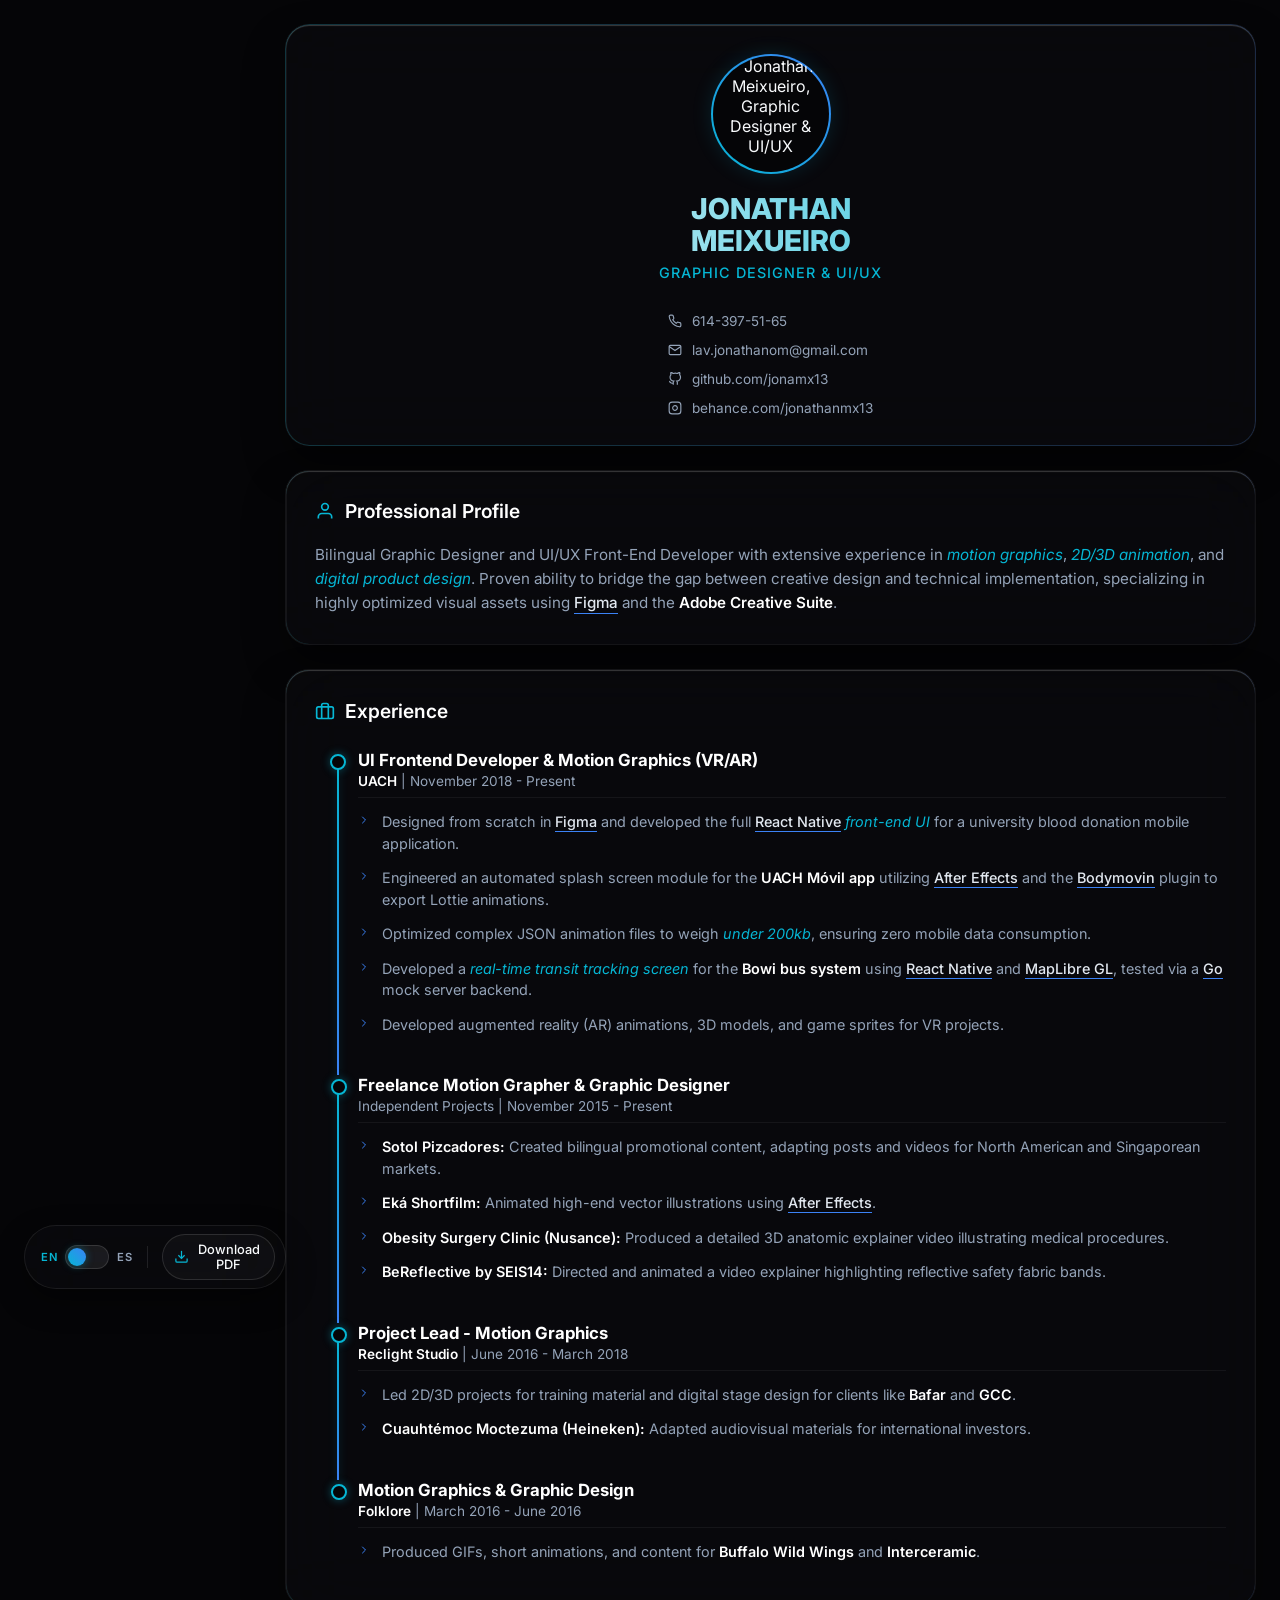
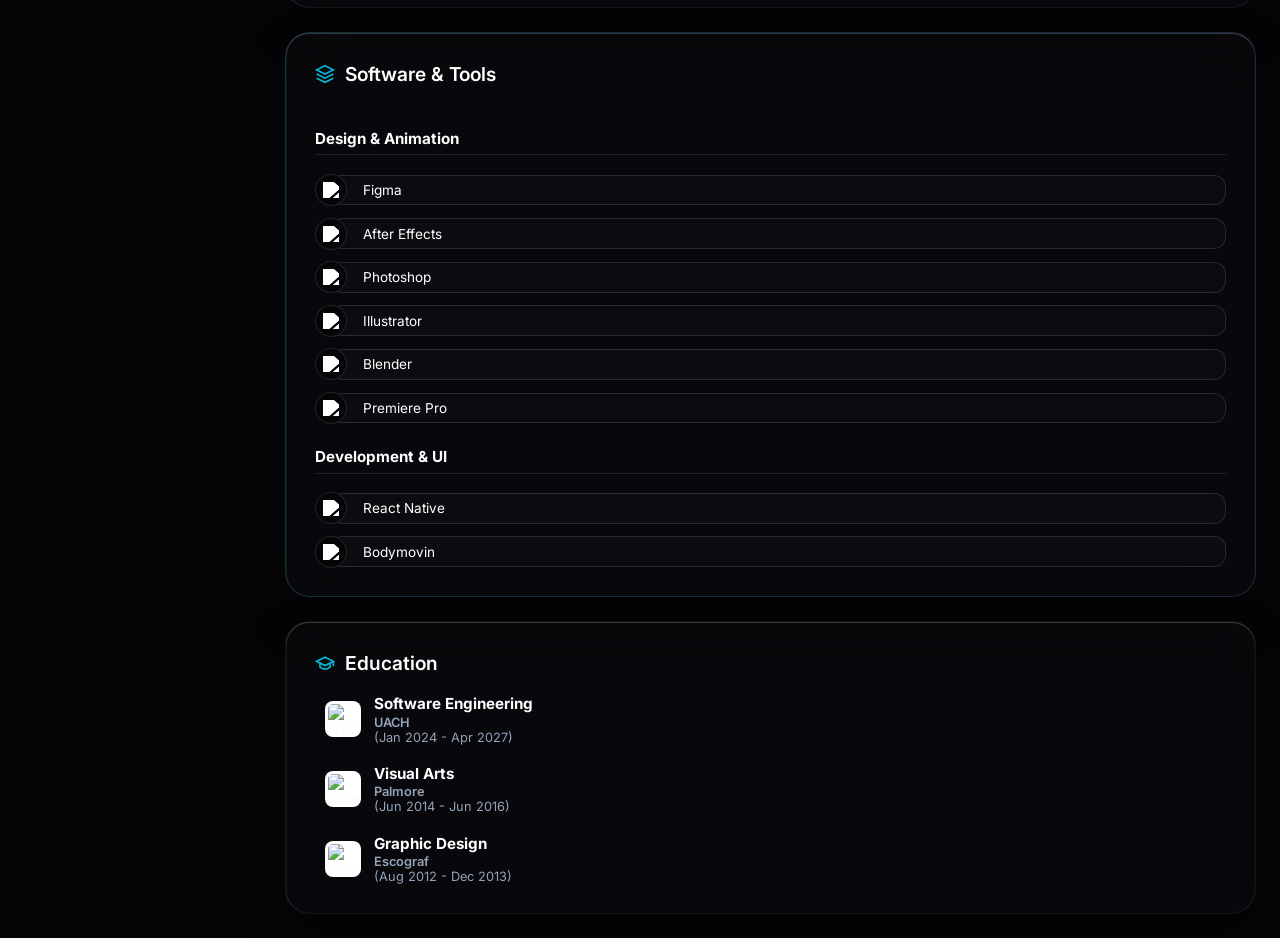
==== index.html @ f5880ded "first commit" ====
<!DOCTYPE html>
<html lang="en">
<head>
  <meta charset="UTF-8">
  <meta name="viewport" content="width=device-width, initial-scale=1.0">
  <title>Jonathan Meixueiro | Motion Grapher & UI/UX</title>

  <!-- Stylesheets: split by concern, loaded as plain files (no bundler needed on GitHub Pages) -->
  <link rel="stylesheet" href="assets/css/base.css">
  <link rel="stylesheet" href="assets/css/layout.css">
  <link rel="stylesheet" href="assets/css/components.css">
  <link rel="stylesheet" href="assets/css/controls.css">
  <!-- media="print" -> these rules only ever apply to the printed / "Save as PDF" output -->
  <link rel="stylesheet" href="assets/css/print.css" media="print">
</head>
<body>

  <!-- ==========================================
       SITE CONTROLS (language toggle + download PDF)
       Fixed top-right, outside the CV layout, excluded from print output.
       ========================================== -->
  <div data-include="components/controls.html"></div>

  <!-- ==========================================
       BACKGROUND ANIMATIONS
       ========================================== -->
  <div class="bg-grid-container" aria-hidden="true">
    <div class="bg-grid"></div>
    <!-- Horizontal Light Trails -->
    <div class="trail trail-x t1"></div>
    <div class="trail trail-x t2"></div>
    <div class="trail trail-x t3"></div>
    <!-- Vertical Light Trails -->
    <div class="trail trail-y t4"></div>
    <div class="trail trail-y t5"></div>
    <div class="trail trail-y t6"></div>
    <div class="bg-mask"></div>
  </div>

  <!-- ==========================================
       MAIN DASHBOARD LAYOUT (BENTO GRID)
       Each column loads its cards from /components - keeps this shell
       readable and lets each section be edited independently.
       ========================================== -->
  <div class="bento-grid">

    <!-- LEFT COLUMN: Profile & Summary -->
    <aside class="bento-col col-left">
      <div data-include="components/profile.html"></div>
      <div data-include="components/summary.html"></div>
    </aside>

    <!-- CENTER COLUMN: Experience (Scrollable) -->
    <main class="bento-col col-center">
      <div data-include="components/experience.html"></div>
    </main>

    <!-- RIGHT COLUMN: Tools & Education -->
    <aside class="bento-col col-right">
      <div data-include="components/tools.html"></div>
      <div data-include="components/education.html"></div>
    </aside>

  </div>

  <!-- Shown only in the printed / exported PDF (see print.css); not part of the on-screen CV -->
  <footer class="print-only" data-i18n="print.footnote">
    This résumé is kept up to date online — <a href="https://jonamx13.github.io/" target="_blank" rel="noopener noreferrer">CV Available Online</a>
  </footer>

  <!-- Scripts: dictionary first, then the loader/toggle/print logic -->
  <script src="assets/js/translations.js"></script>
  <script src="assets/js/main.js"></script>
</body>
</html>
---- assets/css/base.css ----
/* ==========================================================================
   GLOBAL VARIABLES & FONTS
   ========================================================================== */
@import url('https://fonts.googleapis.com/css2?family=Inter:ital,wght@0,300;0,400;0,500;0,600;0,800;1,400&display=swap');

:root {
  --bg-dark: #050507;
  /* Apple Liquid Glass Opacities */
  --glass-bg: rgba(20, 20, 25, 0.25);
  --glass-border: rgba(255, 255, 255, 0.12);

  --text-main: #f8fafc;
  --text-muted: #94a3b8;
  --accent-cyan: #06b6d4;
  --accent-blue: #3b82f6;
  --accent-glow: rgba(6, 182, 212, 0.4);
}

/* ==========================================================================
   BASE & UNSELECTABLE TEXT BEHAVIOR
   ========================================================================== */
* {
  box-sizing: border-box;
  margin: 0;
  padding: 0;
  /* Make all text unselectable by default */
  user-select: none;
  -webkit-user-select: none;
}

/* Re-enable text selection ONLY for links so users can still copy your email/number */
a, a * {
  user-select: text;
  -webkit-user-select: text;
}

body {
  font-family: 'Inter', sans-serif;
  background-color: var(--bg-dark);
  color: var(--text-main);
  height: 100vh;
  overflow: hidden;
  display: flex;
  justify-content: center;
  align-items: center;
  padding: 2rem;
  position: relative;
}

/* ==========================================================================
   QUADRICULE GRID & LIGHT TRAILS
   ========================================================================== */
.bg-grid-container {
  position: fixed; top: 0; left: 0; width: 100vw; height: 100vh; z-index: -2;
  background-color: var(--bg-dark);
  overflow: hidden;
}

.bg-grid {
  position: absolute; inset: 0;
  background-size: 60px 60px;
  background-image:
    linear-gradient(to right, rgba(6, 182, 212, 0.1) 1px, transparent 1px),
    linear-gradient(to bottom, rgba(6, 182, 212, 0.1) 1px, transparent 1px);
}

.trail { position: absolute; opacity: 0.85; border-radius: 50%; }

.trail-x {
  height: 2px; width: 350px;
  background: linear-gradient(90deg, transparent, var(--accent-cyan), #fff, transparent);
  box-shadow: 0 0 20px 2px var(--accent-cyan);
}
.trail-y {
  width: 2px; height: 350px;
  background: linear-gradient(180deg, transparent, var(--accent-blue), #fff, transparent);
  box-shadow: 0 0 20px 2px var(--accent-blue);
}

.t1 { top: 120px; animation: passX 12s linear infinite; }
.t2 { top: 480px; animation: passX 18s linear infinite 4s; background: linear-gradient(90deg, transparent, var(--accent-blue), #fff, transparent); box-shadow: 0 0 20px 2px var(--accent-blue); }
.t3 { top: 780px; animation: passX 14s linear infinite 8s; }
.t4 { left: 240px; animation: passY 15s linear infinite 2s; }
.t5 { left: 840px; animation: passY 12s linear infinite 7s; background: linear-gradient(180deg, transparent, var(--accent-cyan), #fff, transparent); box-shadow: 0 0 20px 2px var(--accent-cyan); }
.t6 { left: 1380px; animation: passY 17s linear infinite 1s; }

@keyframes passX { 0% { left: -30%; } 100% { left: 130%; } }
@keyframes passY { 0% { top: -30%; } 100% { top: 130%; } }

.bg-mask {
  position: absolute; inset: 0;
  background: radial-gradient(circle at center, transparent 20%, var(--bg-dark) 95%);
}

/* ==========================================================================
   TYPOGRAPHY & ACCENTS (shared across components)
   ========================================================================== */
h1 { font-size: 1.8rem; font-weight: 800; line-height: 1.1; margin-bottom: 0.5rem; background: linear-gradient(to right, #fff, var(--accent-cyan)); -webkit-background-clip: text; -webkit-text-fill-color: transparent; }
h2 { font-size: 0.9rem; font-weight: 500; color: var(--accent-cyan); margin-bottom: 0.5rem; letter-spacing: 1px; text-transform: uppercase; }
h3 { font-size: 1.05rem; margin-bottom: 0.2rem; color: #fff; }
h4 { font-size: 1.05rem; margin-bottom: 0.2rem; color: #fff; }
p { font-size: 0.95rem; line-height: 1.6; color: var(--text-muted); }

.section-title { display: flex; align-items: center; gap: 0.6rem; font-size: 1.2rem; font-weight: 600; margin-bottom: 1.2rem; color: #fff; flex-shrink: 0; }
.section-icon { width: 20px; height: 20px; stroke: var(--accent-cyan); stroke-width: 2; fill: none; animation: iconFloat 4s infinite alternate ease-in-out; }
@keyframes iconFloat { 0% { transform: translateY(0); } 100% { transform: translateY(-2px); } }

/* Formatting Classes (reused inside translated content) */
.brand { color: #ffffff; font-weight: 600; }
.keyword { color: var(--accent-cyan); font-style: italic; }
.software { color: #e2e8f0; font-weight: 500; border-bottom: 1px solid var(--accent-blue); padding-bottom: 1px; }
---- assets/css/layout.css ----
/* ==========================================================================
   LAYOUT ARCHITECTURE (BENTO GRID)
   ========================================================================== */
.bento-grid {
  display: flex; gap: 1.5rem; width: 100%; max-width: 1500px; height: 100%; z-index: 1;
}
.bento-col { display: flex; flex-direction: column; gap: 1.5rem; height: 100%; }
.col-left { width: 320px; flex-shrink: 0; }
.col-center { flex: 1; min-width: 0; }
.col-right { width: 320px; flex-shrink: 0; }

/* ==========================================================================
   SCROLLING AREAS
   ========================================================================== */
.scroll-area {
  flex: 1; overflow-y: auto;
  padding-left: 0.5rem;
  padding-right: 0.8rem;
  scrollbar-width: thin; scrollbar-color: var(--accent-blue) rgba(255,255,255,0.02);
}
.scroll-area::-webkit-scrollbar { width: 4px; }
.scroll-area::-webkit-scrollbar-track { background: rgba(255,255,255,0.02); border-radius: 10px; }
.scroll-area::-webkit-scrollbar-thumb { background: var(--accent-blue); border-radius: 10px; }
.scroll-area::-webkit-scrollbar-thumb:hover { background: var(--accent-cyan); }

/* ==========================================================================
   RESPONSIVE DESIGN (MOBILE DEGRADATION)
   ========================================================================== */
@media (max-width: 1024px), (max-height: 900px) {
  body { height: auto; overflow: auto; padding: 1.5rem; }
  .bg-grid-container { display: none; }
  .bento-grid { flex-direction: column; height: auto; }
  .bento-col { width: 100%; height: auto; }
  .card-experience { overflow: visible; }
  .scroll-area { overflow-y: visible; padding-right: 0; }
}
---- assets/css/components.css ----
/* ==========================================================================
   LIQUID GLASS CARDS
   ========================================================================== */
.bento-card {
  position: relative;
  background: var(--glass-bg);
  backdrop-filter: blur(35px) saturate(200%);
  -webkit-backdrop-filter: blur(35px) saturate(200%);
  border-radius: 24px; padding: 1.8rem;
  box-shadow:
    0 20px 40px rgba(0, 0, 0, 0.4),
    inset 0 1px 1px rgba(255, 255, 255, 0.2),
    inset 1px 0 1px rgba(255, 255, 255, 0.05);
  border: 1px solid rgba(255, 255, 255, 0.05);
  display: flex; flex-direction: column;
}

.bento-card::before {
  content: ''; position: absolute; inset: -1px; border-radius: 25px; padding: 1px;
  background: linear-gradient(90deg, var(--accent-cyan), var(--accent-blue), var(--accent-cyan));
  -webkit-mask: linear-gradient(#fff 0 0) content-box, linear-gradient(#fff 0 0); -webkit-mask-composite: xor; mask-composite: exclude; z-index: -1;
  background-size: 200% 100%; animation: borderFlow 6s linear infinite; opacity: 0.2; transition: opacity 0.3s;
}
.bento-card:hover::before { opacity: 0.6; }
@keyframes borderFlow { 0% { background-position: 100% 0; } 100% { background-position: -100% 0; } }

/* Dynamic Card Heights */
.card-profile { height: fit-content; text-align: center; flex-shrink: 0; }
.card-summary { flex: 1; min-height: 0; overflow: hidden; }
.card-summary p { margin: auto 0; }
.card-experience { flex: 1; overflow: hidden; }
.card-tools { height: fit-content; flex-shrink: 0; }
.card-education { flex: 1; min-height: 0; overflow: hidden; }
.card-education .edu-list { margin: auto 0; }

/* ==========================================================================
   PROFILE SPECIFICS & CONTACT LINKS
   ========================================================================== */
.photo-container {
  position: relative; width: 120px; height: 120px; border-radius: 50%; margin: 0 auto 1.2rem auto;
  border: 2px solid transparent; background: linear-gradient(var(--bg-dark), var(--bg-dark)) padding-box, linear-gradient(45deg, var(--accent-cyan), var(--accent-blue)) border-box;
  box-shadow: 0 0 20px rgba(6, 182, 212, 0.15); animation: photoPulse 4s infinite alternate;
}
@keyframes photoPulse { 100% { box-shadow: 0 0 25px rgba(59, 130, 246, 0.25); transform: scale(1.02); } }
.photo-container img { width: 100%; height: 100%; border-radius: 50%; object-fit: cover; }

.contact-info {
  display: flex; flex-direction: column; gap: 0.8rem;
  width: fit-content; margin: 1.5rem auto 0 auto; align-items: flex-start;
}
.contact-info a {
  color: var(--text-muted); text-decoration: none; font-size: 0.85rem;
  transition: color 0.3s; display: flex; align-items: center;
  justify-content: flex-start; gap: 0.6rem;
}
.contact-info a:hover { color: #fff; }

/* ==========================================================================
   TIMELINE (EXPERIENCE)
   ========================================================================== */
.timeline { position: relative; margin-left: 1rem; padding-left: 1.2rem; padding-bottom: 1rem; margin-top: 0.5rem; }
.timeline-item { position: relative; margin-bottom: 2.5rem; }
.timeline-item:last-child { margin-bottom: 0; }

.timeline-item:not(:last-child)::after {
  content: ''; position: absolute; left: -1.35rem; top: 18px; bottom: -2.5rem; width: 2px;
  background: linear-gradient(to bottom, var(--accent-cyan) 0%, var(--accent-blue) 50%, var(--accent-cyan) 100%);
  box-shadow: 0 0 8px rgba(6, 182, 212, 0.3); z-index: 1; background-size: 100% 200%; animation: lineFlow 4s linear infinite;
}

.timeline-item::before {
  content: ''; position: absolute; left: -1.7rem; top: 4px; width: 12px; height: 12px;
  border-radius: 50%; background: var(--bg-dark); border: 2px solid var(--accent-cyan);
  box-shadow: 0 0 10px var(--accent-glow); z-index: 2; transition: all 0.3s ease;
}
.timeline-item:hover::before { background: var(--accent-cyan); border-color: #fff; box-shadow: 0 0 15px var(--accent-blue); transform: scale(1.2); }

.timeline-item .meta { font-size: 0.85rem; color: var(--text-muted); margin-bottom: 0.8rem; display: block; border-bottom: 1px solid rgba(255,255,255,0.05); padding-bottom: 0.5rem; }
.timeline-item ul { list-style: none; display: flex; flex-direction: column; gap: 0.8rem; }
.timeline-item li { position: relative; padding-left: 1.5rem; font-size: 0.9rem; color: var(--text-muted); line-height: 1.5; }
.timeline-item li::before {
  content: ''; position: absolute; left: 0; top: 3px; width: 12px; height: 12px;
  background-image: url("data:image/svg+xml,%3Csvg xmlns='http://www.w3.org/2000/svg' viewBox='0 0 24 24' fill='none' stroke='%233b82f6' stroke-width='2' stroke-linecap='round' stroke-linejoin='round'%3E%3Cpolyline points='9 18 15 12 9 6'%3E%3C/polyline%3E%3C/svg%3E");
  background-size: contain; background-repeat: no-repeat; animation: arrowSlide 2s infinite ease-in-out;
}
@keyframes arrowSlide { 0%, 100% { transform: translateX(0); opacity: 0.6; } 50% { transform: translateX(3px); opacity: 1; } }
@keyframes lineFlow { 0% { background-position: 0 100%; } 100% { background-position: 0 0%; } }

/* ==========================================================================
   SOFTWARE TOOLS & DYNAMIC SVG HOVERS
   ========================================================================== */
.tool-category h4 { color: #fff; margin-bottom: 1rem; font-size: 0.95rem; border-bottom: 1px solid rgba(255,255,255,0.1); padding-bottom: 0.4rem; }
.tool-category:not(:first-child) { margin-top: 1.5rem; }
.tool-list { display: flex; flex-direction: column; gap: 0.8rem; margin-left: 15px; padding-top: 0.2rem; }

.tool-item {
  position: relative; display: flex; align-items: center;
  background: rgba(255, 255, 255, 0.02); border: 1px solid var(--glass-border);
  border-radius: 12px; padding: 0.4rem 1rem 0.4rem 2rem; font-size: 0.85rem; color: #fff;
  transition: all 0.3s;
}
.tool-item:hover { background: rgba(255, 255, 255, 0.06); border-color: var(--accent-blue); transform: translateX(4px); box-shadow: 0 4px 12px rgba(59, 130, 246, 0.15); }

.tool-icon-circle {
  position: absolute; left: -16px; top: 50%; transform: translateY(-50%);
  width: 32px; height: 32px; border-radius: 50%;
  background: var(--bg-dark); border: 1px solid var(--glass-border);
  display: flex; align-items: center; justify-content: center;
  transition: all 0.3s ease;
}
.tool-item:hover .tool-icon-circle { border-color: var(--accent-cyan); box-shadow: 0 0 10px var(--accent-glow); }

/*
  MAGIC SVG TRICK:
  Upload your colorful SVGs.
  By default, we turn them into high-contrast monochrome (white/gray) using CSS filters.
  When hovered, we remove the filter so their true colors show!
*/
.svg-icon {
  width: 16px;
  height: 16px;
  object-fit: contain;
  filter: grayscale(100%) brightness(200%) contrast(100%);
  transition: filter 0.3s ease;
}

.tool-item:hover .svg-icon {
  /* Restores the original full-color SVG on hover */
  filter: grayscale(0%) brightness(100%) contrast(100%);
}

/* ==========================================================================
   EDUCATION
   ========================================================================== */
.edu-list { display: flex; flex-direction: column; gap: 1.2rem; }
.edu-item { display: flex; align-items: center; gap: 0.8rem; border-left: 2px solid transparent; padding-left: 0.5rem; transition: all 0.3s; }
.edu-item:hover { border-left-color: var(--accent-cyan); padding-left: 0.8rem; }
.edu-logo { width: 36px; height: 36px; border-radius: 8px; object-fit: contain; background: #fff; padding: 2px; border: 1px solid rgba(255,255,255,0.2); }
.edu-details h4 { font-size: 0.95rem; color: #fff; margin-bottom: 0.1rem; }
.edu-details span { font-size: 0.8rem; color: var(--text-muted); display: block; }

/* ==========================================================================
   REDUCED MOTION
   Placed last so it wins the cascade over every animation rule above
   without needing !important.
   ========================================================================== */
@media (prefers-reduced-motion: reduce) {
  .trail,
  .bento-card::before,
  .section-icon,
  .photo-container,
  .timeline-item:not(:last-child)::after,
  .timeline-item li::before {
    animation: none;
  }
}
---- assets/css/controls.css ----
/* ==========================================================================
   SITE CONTROLS (language toggle + download button)
   Lives outside the CV layout, fixed to the top-right corner.
   Hidden entirely when printing/exporting to PDF — see print.css.
   ========================================================================== */
.site-controls {
  position: fixed;
  top: 1.5rem;
  right: 1.5rem;
  z-index: 20;
  display: flex;
  align-items: center;
  gap: 0.9rem;
  background: var(--glass-bg);
  backdrop-filter: blur(35px) saturate(200%);
  -webkit-backdrop-filter: blur(35px) saturate(200%);
  border: 1px solid rgba(255, 255, 255, 0.08);
  border-radius: 999px;
  padding: 0.5rem 0.6rem 0.5rem 1rem;
  box-shadow: 0 12px 30px rgba(0, 0, 0, 0.4);
}

/* --- Language toggle switch --- */
.lang-toggle {
  display: flex;
  align-items: center;
  gap: 0.5rem;
}

.lang-label {
  font-size: 0.7rem;
  font-weight: 600;
  letter-spacing: 0.5px;
  color: var(--text-muted);
  transition: color 0.3s ease;
  width: 1.4em;
  text-align: center;
}

.lang-label.is-active { color: var(--accent-cyan); }

/* Visually-hidden checkbox driving the switch, kept accessible to keyboard/AT */
.switch-input {
  position: absolute;
  width: 1px; height: 1px;
  padding: 0; margin: -1px;
  overflow: hidden;
  clip: rect(0, 0, 0, 0);
  white-space: nowrap;
  border: 0;
}

.switch-track {
  position: relative;
  display: inline-block;
  width: 44px;
  height: 24px;
  border-radius: 999px;
  background: rgba(255, 255, 255, 0.08);
  border: 1px solid var(--glass-border);
  cursor: pointer;
  transition: background 0.3s ease, border-color 0.3s ease;
}

.switch-thumb {
  position: absolute;
  top: 2px;
  left: 2px;
  width: 18px;
  height: 18px;
  border-radius: 50%;
  background: linear-gradient(45deg, var(--accent-cyan), var(--accent-blue));
  box-shadow: 0 0 8px var(--accent-glow);
  transition: transform 0.3s cubic-bezier(0.34, 1.56, 0.64, 1);
}

/* .switch-input and .switch-track are now true siblings, so the adjacent-
   sibling combinator can actually see :checked and animate the track/thumb */
.switch-input:checked + .switch-track {
  background: rgba(6, 182, 212, 0.15);
  border-color: var(--accent-cyan);
}
.switch-input:checked + .switch-track .switch-thumb {
  transform: translateX(20px);
}
.switch-input:focus-visible + .switch-track {
  outline: 2px solid var(--accent-cyan);
  outline-offset: 2px;
}

/* --- Divider between the toggle and the download button --- */
.controls-divider {
  width: 1px;
  height: 22px;
  background: rgba(255, 255, 255, 0.1);
}

/* --- Download PDF button --- */
.download-btn {
  display: flex;
  align-items: center;
  gap: 0.5rem;
  font-family: inherit;
  font-size: 0.8rem;
  font-weight: 500;
  color: var(--text-main);
  background: rgba(255, 255, 255, 0.03);
  border: 1px solid var(--glass-border);
  border-radius: 999px;
  padding: 0.45rem 0.9rem 0.45rem 0.7rem;
  cursor: pointer;
  transition: all 0.3s ease;
}
.download-btn:hover {
  background: rgba(6, 182, 212, 0.12);
  border-color: var(--accent-cyan);
  box-shadow: 0 0 12px var(--accent-glow);
  transform: translateY(-1px);
}
.download-btn:active { transform: translateY(0); }
.download-btn svg {
  width: 15px; height: 15px;
  stroke: var(--accent-cyan);
  fill: none;
  stroke-width: 2;
  flex-shrink: 0;
}

@media (max-width: 1024px), (max-height: 900px) {
  .site-controls { position: static; margin: 0 auto 1.5rem auto; width: fit-content; }
}

/* The print footnote (defined in index.html) only makes sense on paper/PDF */
.print-only {
  display: none;
}
---- assets/css/print.css ----
/* ==========================================================================
   PRINT / PDF LAYOUT
   Loaded via <link media="print">, so every rule here only ever applies to
   the printed / "Save as PDF" output - the live page is untouched.

   Goal: same dark "liquid glass" identity as the site, just re-flowed from
   the wide 3-column screen dashboard into a 2-column resume layout that
   fits one Letter page in portrait orientation.

   NOTE ON TUNING: this file does NOT shrink the root font-size globally
   (an earlier version did, and it wrecked the proportions of every
   fixed-pixel element - the photo circle, icons, timeline dots - because
   they don't scale with rem). Instead every element below is sized
   on purpose, on its own line, so any one of them can be nudged
   independently without throwing the rest off.
   ========================================================================== */

@page {
  size: letter portrait;
  /* margin is 0 here on purpose - the dark background needs to bleed to the
     edge of the page. Real whitespace is added back as body padding below. */
  margin: 0;
}

/* Browsers skip backgrounds/shadows/gradients when printing unless told
   otherwise - this one declaration is what keeps the dark theme intact. */
* {
  -webkit-print-color-adjust: exact;
  print-color-adjust: exact;
  color-adjust: exact;
}

html, body {
  height: auto;
  overflow: visible;
  background: var(--bg-dark);
  display: block;
  padding: 0;
}

body {
  padding: 0.45in 0.5in;
}

/* Elements that only exist for the on-screen experience */
.site-controls {
  display: none;
}

/* Keep the grid texture for the same moody backdrop, drop the moving
   light trails (a frozen mid-animation streak would just look like a glitch) */
.bg-grid-container { position: fixed; }
.trail { display: none; }

/* Nothing needs a live cursor/hover state in a static document */
.bento-card::before,
.section-icon,
.photo-container,
.timeline-item:not(:last-child)::after,
.timeline-item li::before {
  animation: none;
}
.tool-item, .tool-item:hover,
.edu-item, .edu-item:hover,
.bento-card:hover::before {
  transition: none;
  transform: none;
}

/* ==========================================================================
   RESUME GRID
   .bento-col becomes "display: contents" so its cards escape the flex
   wrapper and become direct items of the grid below, individually placed:
   sidebar (profile, tools, education) + main column (summary, experience).
   ========================================================================== */
.bento-grid {
  display: grid;
  grid-template-columns: 2.35in 1fr;
  grid-auto-rows: min-content;
  gap: 0.3in;
  width: 100%;
  max-width: none;
  height: auto;
}
.bento-col { display: contents; }

.card-profile    { grid-column: 1; grid-row: 1; }
.card-tools      { grid-column: 1; grid-row: 2; }
.card-education  { grid-column: 1; grid-row: 3; }

.card-summary    { grid-column: 2; grid-row: 1; }
.card-experience { grid-column: 2; grid-row: 2 / 4; }

.bento-card {
  break-inside: avoid;
  height: auto;
  padding: 0.85rem 1rem;
  border-radius: 14px;
}

.section-title { gap: 0.45rem; margin-bottom: 0.55rem; }
.section-icon { width: 15px; height: 15px; }
h3, h4 { margin-bottom: 0.15rem; }

/* --- Profile card: keep the same circular-photo layout, just sized to
       fit the narrower print sidebar (roughly the same proportion the
       120px photo has against the 320px on-screen sidebar). --- */
.card-profile { text-align: center; }
.photo-container { width: 82px; height: 82px; margin: 0 auto 0.6rem auto; }
h1 { font-size: 1.15rem; }
h2 { font-size: 0.66rem; margin-bottom: 0.3rem; }

.contact-info { gap: 0.4rem; margin: 0.9rem auto 0 auto; }
.contact-info a { font-size: 0.64rem; gap: 0.4rem; }
.contact-info a svg { width: 11px; height: 11px; }

/* --- Summary --- */
.card-summary p { font-size: 0.66rem; line-height: 1.45; }

/* --- Experience: give the bullets real breathing room instead of the
       tight on-screen icon offsets, which assume a much larger font --- */
.card-experience,
.scroll-area {
  overflow: visible;
}
h4 { font-size: 0.74rem; }
.timeline-item .meta { font-size: 0.6rem; margin-bottom: 0.45rem; padding-bottom: 0.3rem; }
.timeline-item { margin-bottom: 0.85rem; break-inside: avoid; }
.timeline-item ul { gap: 0.4rem; }
.timeline-item li {
  font-size: 0.66rem;
  line-height: 1.45;
  padding-left: 1rem;
}
.timeline-item li::before {
  width: 7px;
  height: 7px;
  top: 0.35rem;
}
.timeline-item::before { width: 8px; height: 8px; left: -1.05rem; top: 0.3rem; }
.timeline-item:not(:last-child)::after { left: -0.85rem; top: 12px; bottom: -0.85rem; }
.timeline { margin-left: 0.7rem; padding-left: 0.9rem; }

/* --- Tools --- */
.tool-category h4 { font-size: 0.66rem; margin-bottom: 0.5rem; }
.tool-category:not(:first-child) { margin-top: 0.65rem; }
.tool-list { gap: 0.35rem; margin-left: 12px; }
.tool-item { font-size: 0.62rem; padding: 0.3rem 0.6rem 0.3rem 1.5rem; }
.tool-icon-circle { width: 22px; height: 22px; left: -12px; }
.svg-icon { width: 11px; height: 11px; }

/* --- Education --- */
.edu-list { gap: 0.6rem; }
.edu-logo { width: 26px; height: 26px; }
.edu-details h4 { font-size: 0.66rem; }
.edu-details span { font-size: 0.58rem; }

/* Footnote shown only in the printed / exported document (hidden on screen - see controls.css) */
.print-only {
  display: block;
  margin-top: 0.3in;
  padding-top: 0.4rem;
  border-top: 1px solid var(--glass-border);
  font-size: 0.62rem;
  color: var(--text-muted);
  text-align: center;
}
.print-only a { color: var(--accent-cyan); }
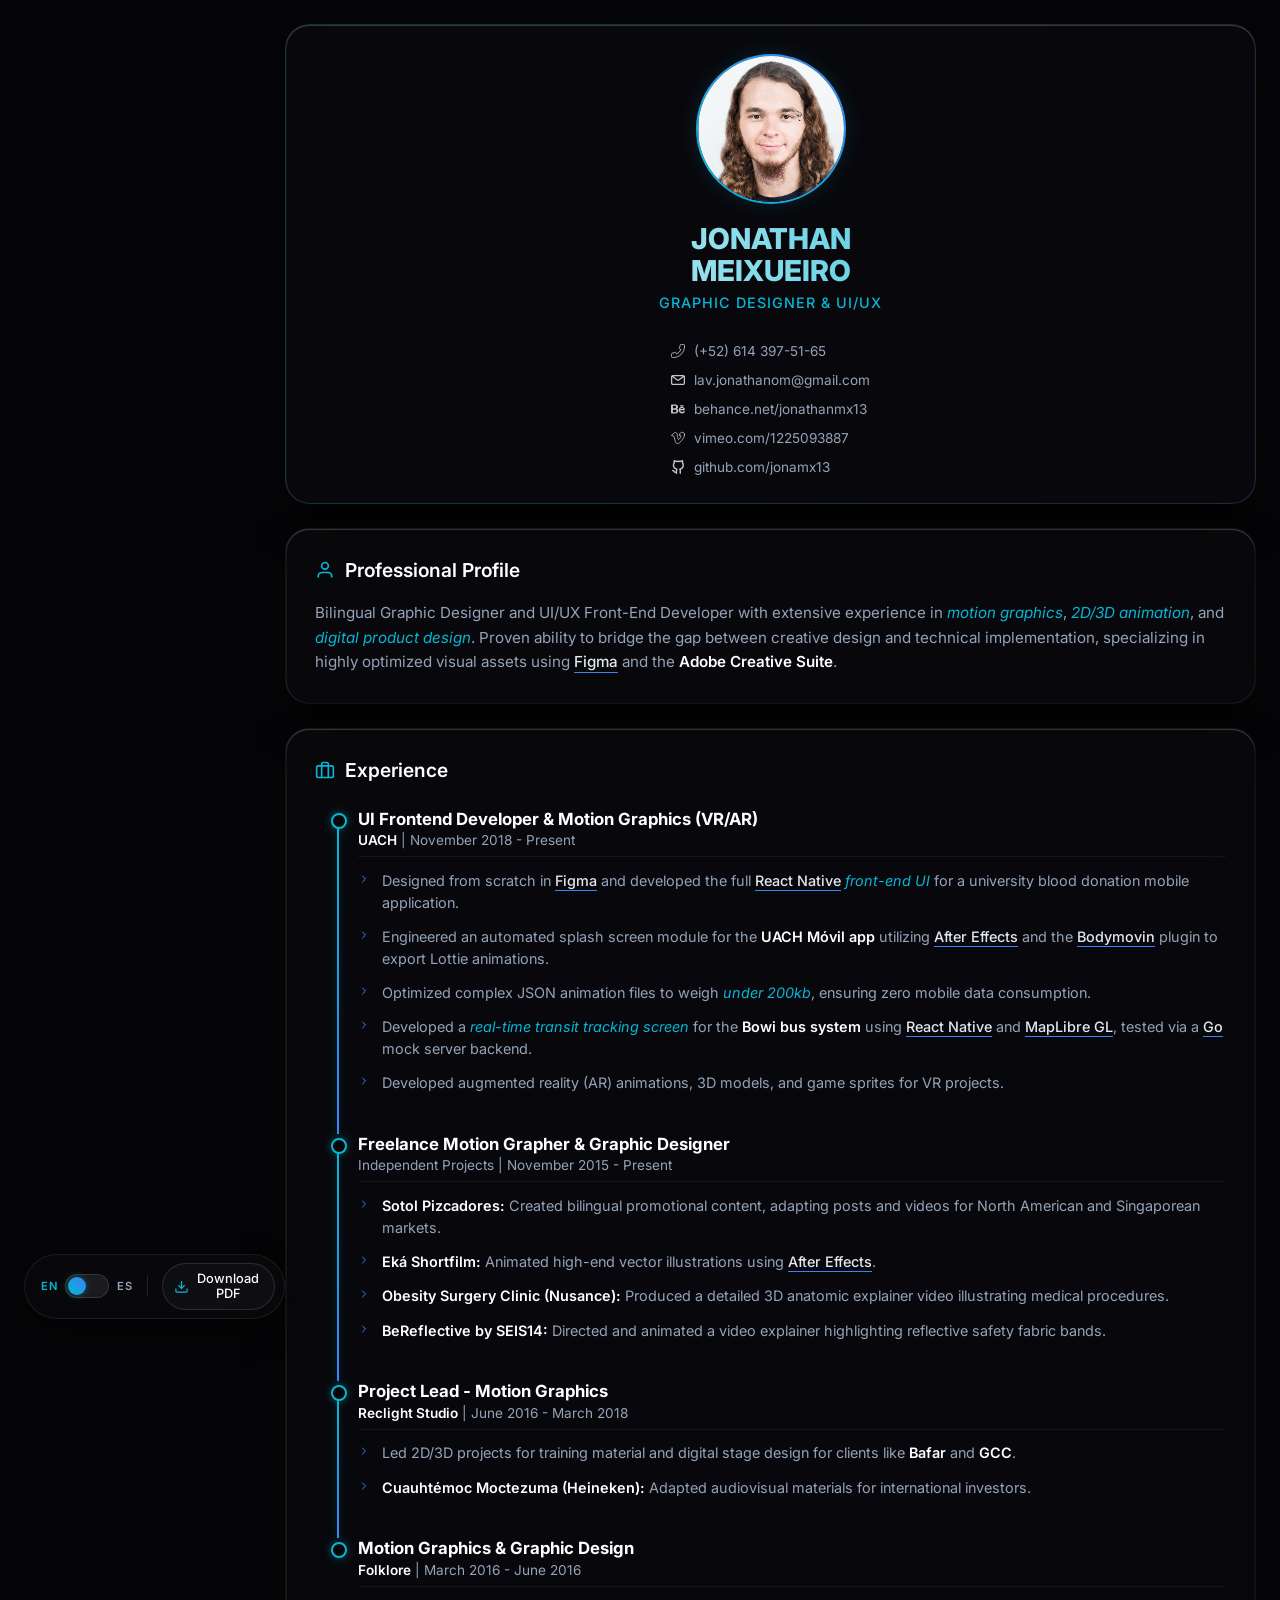
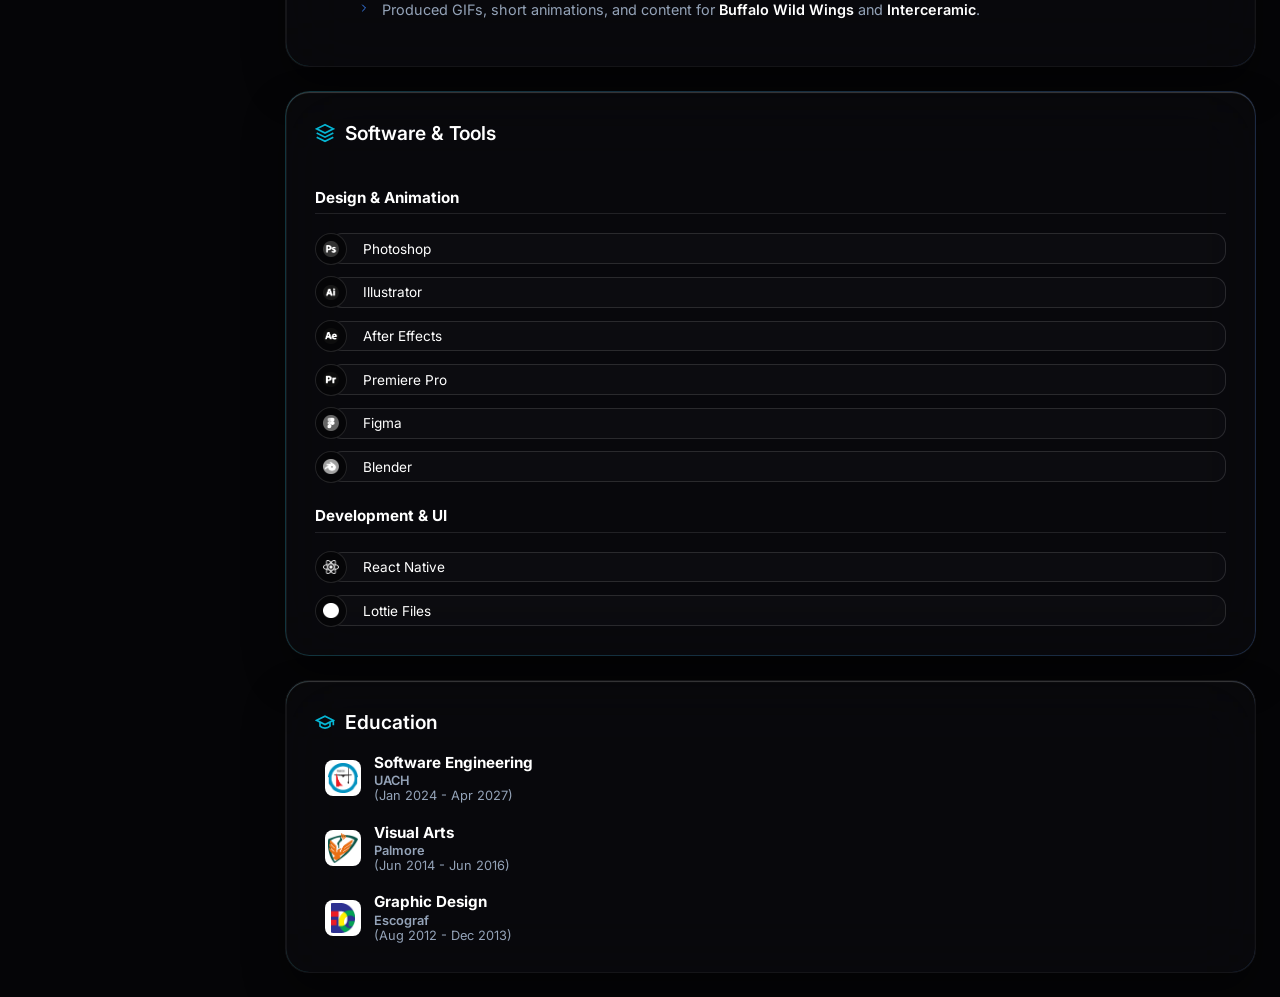
==== commit 1e34de7e: "Tweakings" ====
--- a/index.html
+++ b/index.html
@@ -3,7 +3,7 @@
 <head>
   <meta charset="UTF-8">
   <meta name="viewport" content="width=device-width, initial-scale=1.0">
-  <title>Jonathan Meixueiro | Motion Grapher & UI/UX</title>
+  <title>Jonathan Meixueiro | Graphic Designer & Motion Grapher</title>
 
   <!-- Stylesheets: split by concern, loaded as plain files (no bundler needed on GitHub Pages) -->
   <link rel="stylesheet" href="assets/css/base.css">
@@ -65,7 +65,7 @@
 
   <!-- Shown only in the printed / exported PDF (see print.css); not part of the on-screen CV -->
   <footer class="print-only" data-i18n="print.footnote">
-    This résumé is kept up to date online — <a href="https://jonamx13.github.io/" target="_blank" rel="noopener noreferrer">CV Available Online</a>
+    This résumé is kept up to date online — <a href="https://jonamx13.github.io/resume-jonathan-meixueiro/" target="_blank" rel="noopener noreferrer">CV Available Online</a>
   </footer>
 
   <!-- Scripts: dictionary first, then the loader/toggle/print logic -->
--- a/assets/css/components.css
+++ b/assets/css/components.css
@@ -37,7 +37,7 @@
    PROFILE SPECIFICS & CONTACT LINKS
    ========================================================================== */
 .photo-container {
-  position: relative; width: 120px; height: 120px; border-radius: 50%; margin: 0 auto 1.2rem auto;
+  position: relative; width: 150px; height: 150px; border-radius: 50%; margin: 0 auto 1.2rem auto;
   border: 2px solid transparent; background: linear-gradient(var(--bg-dark), var(--bg-dark)) padding-box, linear-gradient(45deg, var(--accent-cyan), var(--accent-blue)) border-box;
   box-shadow: 0 0 20px rgba(6, 182, 212, 0.15); animation: photoPulse 4s infinite alternate;
 }
--- a/assets/css/print.css
+++ b/assets/css/print.css
@@ -2,17 +2,6 @@
    PRINT / PDF LAYOUT
    Loaded via <link media="print">, so every rule here only ever applies to
    the printed / "Save as PDF" output - the live page is untouched.
-
-   Goal: same dark "liquid glass" identity as the site, just re-flowed from
-   the wide 3-column screen dashboard into a 2-column resume layout that
-   fits one Letter page in portrait orientation.
-
-   NOTE ON TUNING: this file does NOT shrink the root font-size globally
-   (an earlier version did, and it wrecked the proportions of every
-   fixed-pixel element - the photo circle, icons, timeline dots - because
-   they don't scale with rem). Instead every element below is sized
-   on purpose, on its own line, so any one of them can be nudged
-   independently without throwing the rest off.
    ========================================================================== */
 
 @page {
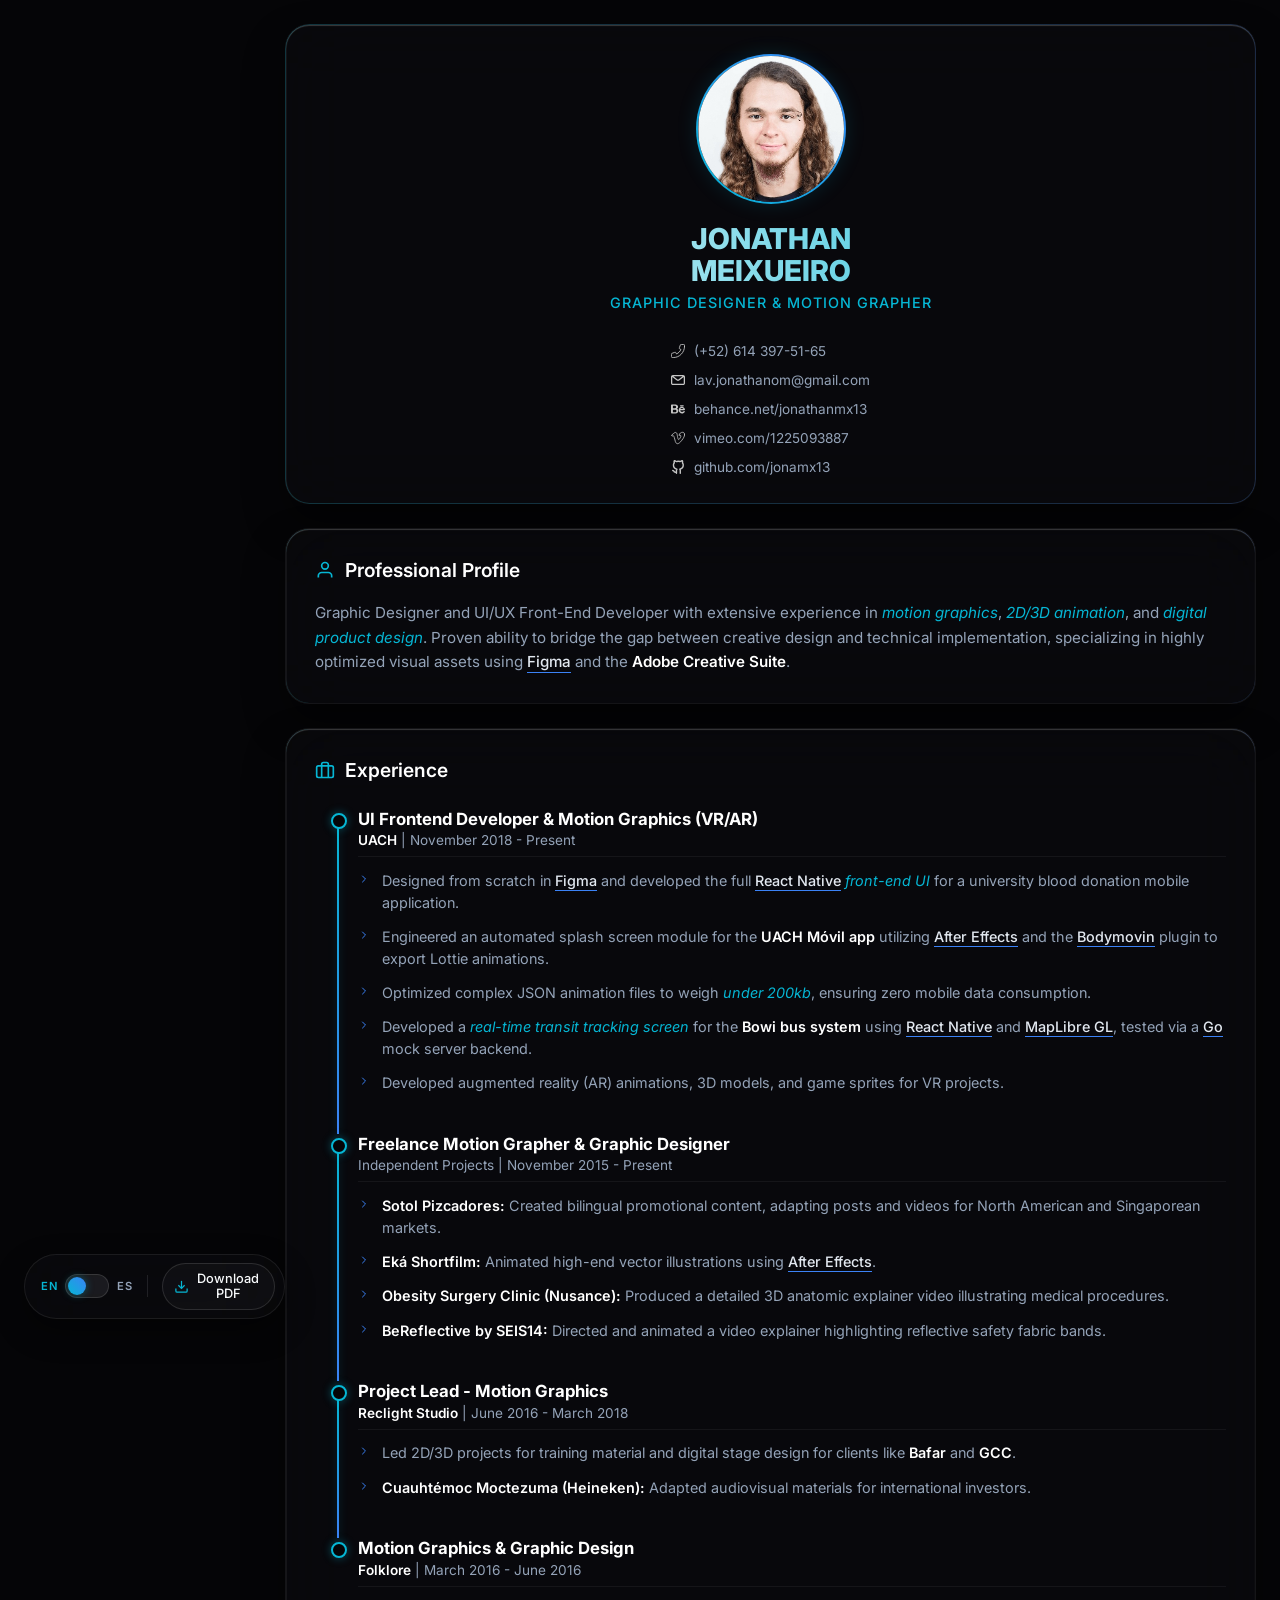
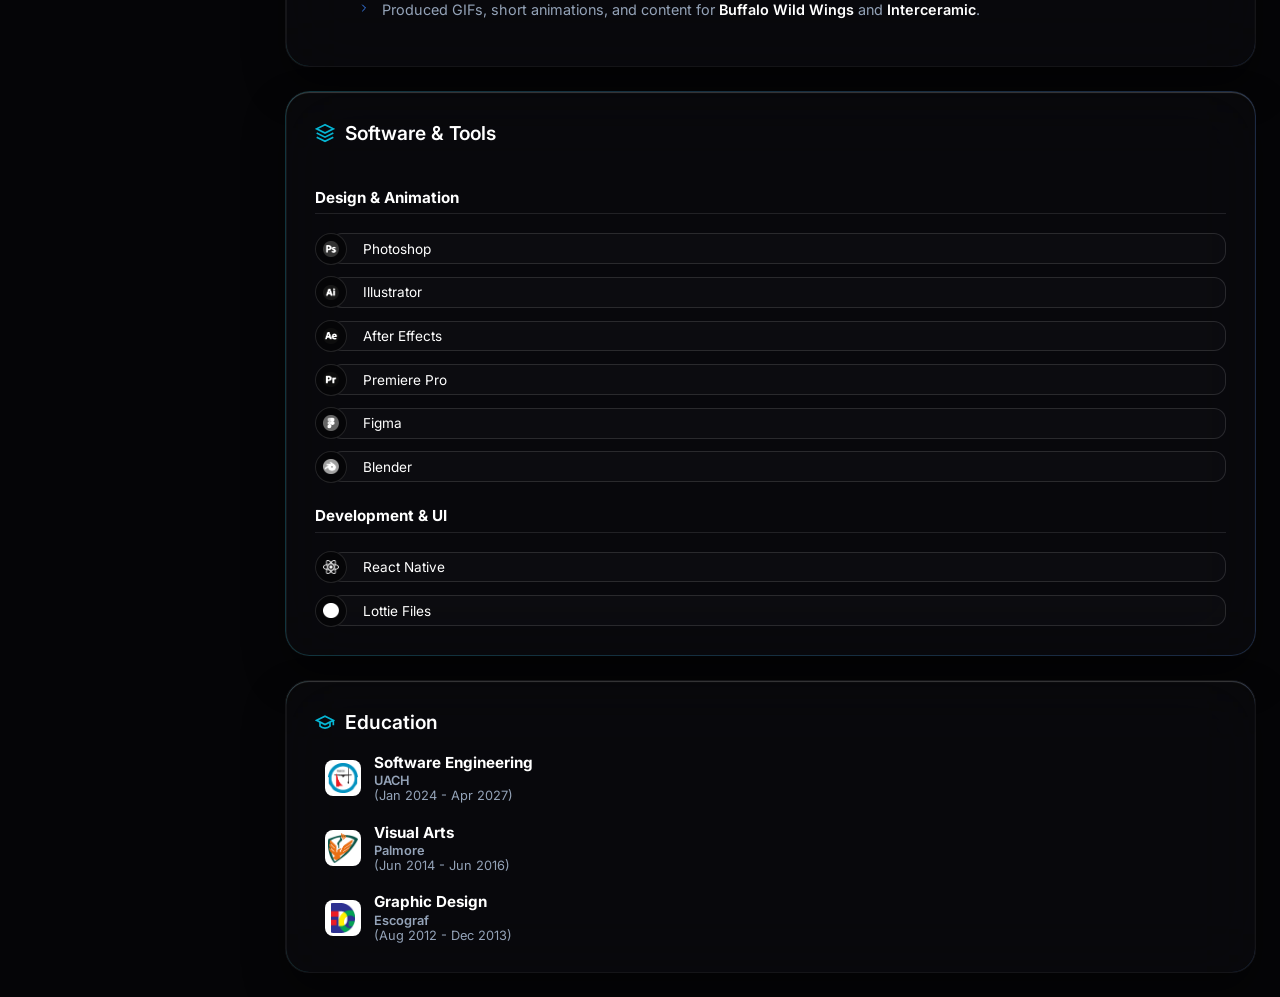
==== commit c457e5c4: "image routes typos" ====
--- a/index.html
+++ b/index.html
@@ -72,4 +72,4 @@
   <script src="assets/js/translations.js"></script>
   <script src="assets/js/main.js"></script>
 </body>
-</html>
+</html>
--- a/assets/css/base.css
+++ b/assets/css/base.css
@@ -108,4 +108,4 @@
 /* Formatting Classes (reused inside translated content) */
 .brand { color: #ffffff; font-weight: 600; }
 .keyword { color: var(--accent-cyan); font-style: italic; }
-.software { color: #e2e8f0; font-weight: 500; border-bottom: 1px solid var(--accent-blue); padding-bottom: 1px; }
+.software { color: #e2e8f0; font-weight: 500; border-bottom: 1px solid var(--accent-blue); padding-bottom: 1px; }
--- a/assets/css/layout.css
+++ b/assets/css/layout.css
@@ -33,4 +33,4 @@
   .bento-col { width: 100%; height: auto; }
   .card-experience { overflow: visible; }
   .scroll-area { overflow-y: visible; padding-right: 0; }
-}
+}
--- a/assets/css/components.css
+++ b/assets/css/components.css
@@ -153,4 +153,4 @@
   .timeline-item li::before {
     animation: none;
   }
-}
+}
--- a/assets/css/controls.css
+++ b/assets/css/controls.css
@@ -133,4 +133,4 @@
 /* The print footnote (defined in index.html) only makes sense on paper/PDF */
 .print-only {
   display: none;
-}
+}
--- a/assets/css/print.css
+++ b/assets/css/print.css
@@ -154,4 +154,4 @@
   color: var(--text-muted);
   text-align: center;
 }
-.print-only a { color: var(--accent-cyan); }
+.print-only a { color: var(--accent-cyan); }
